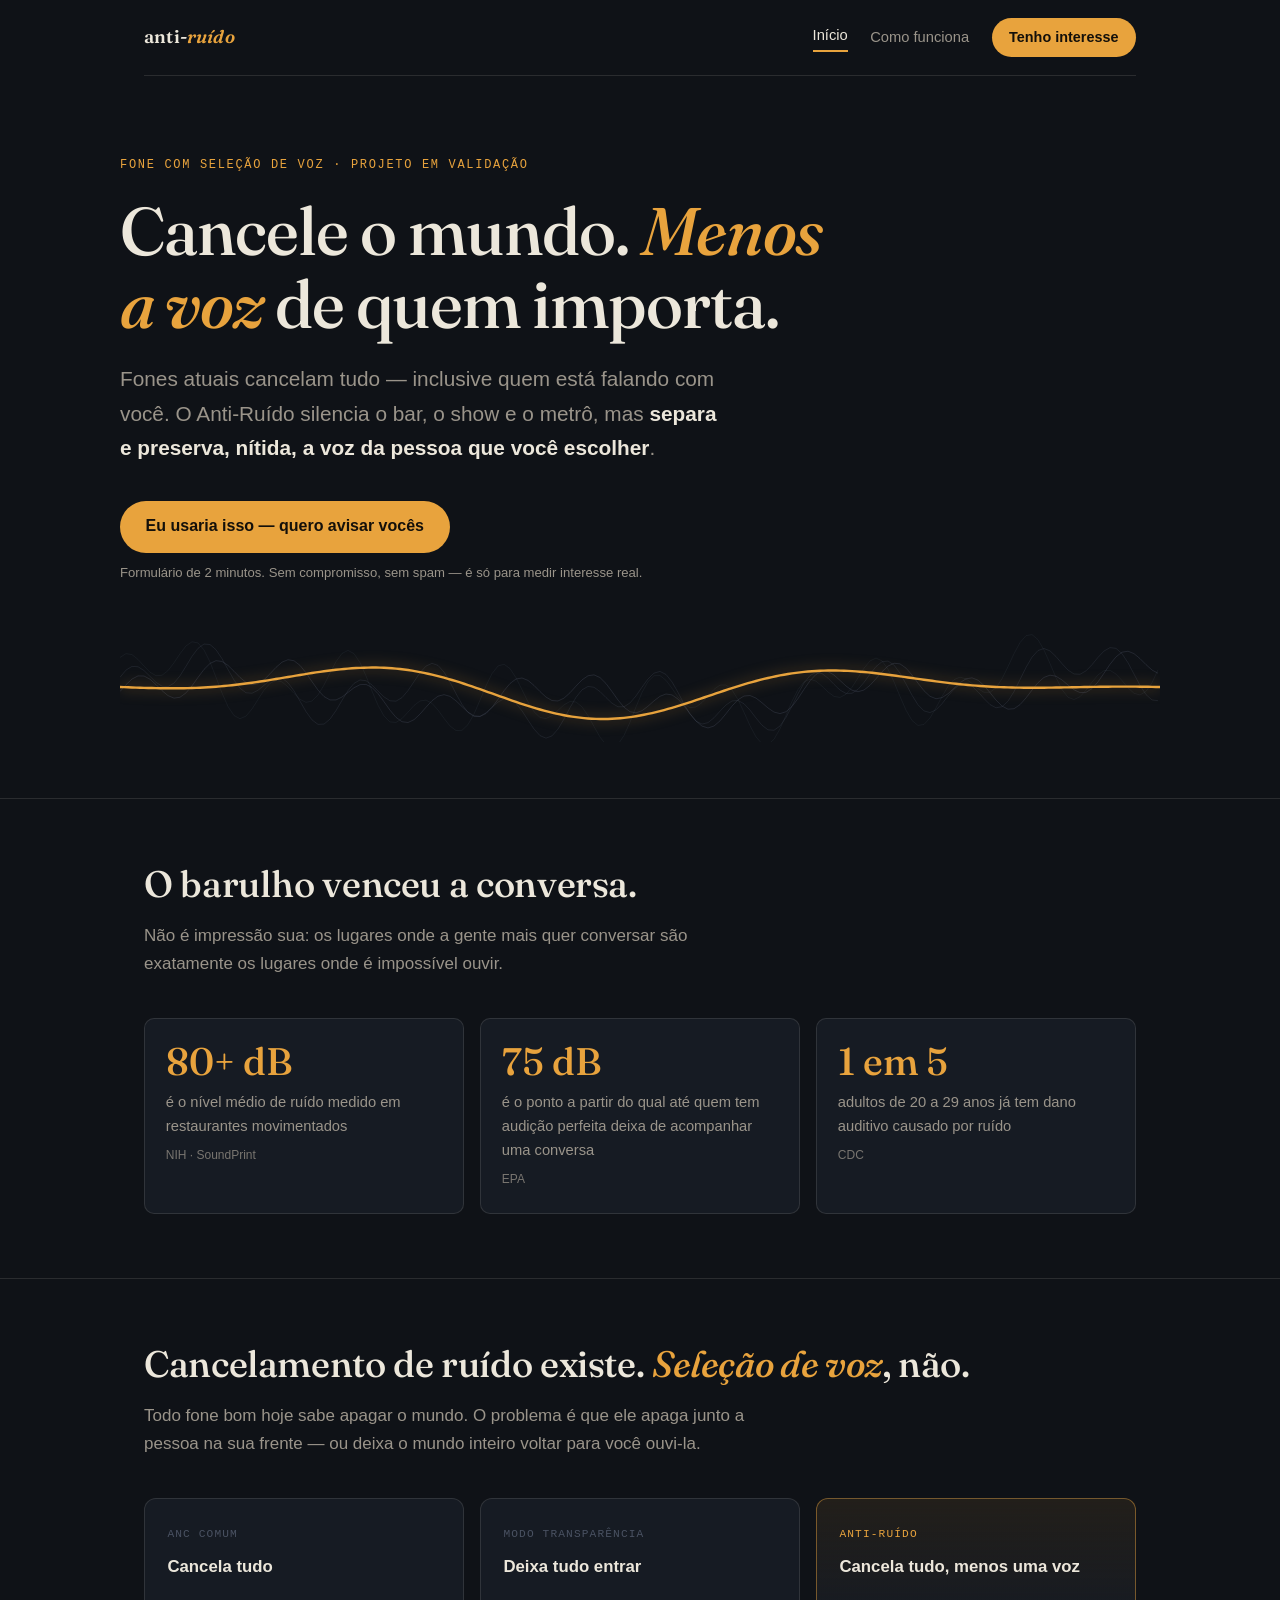
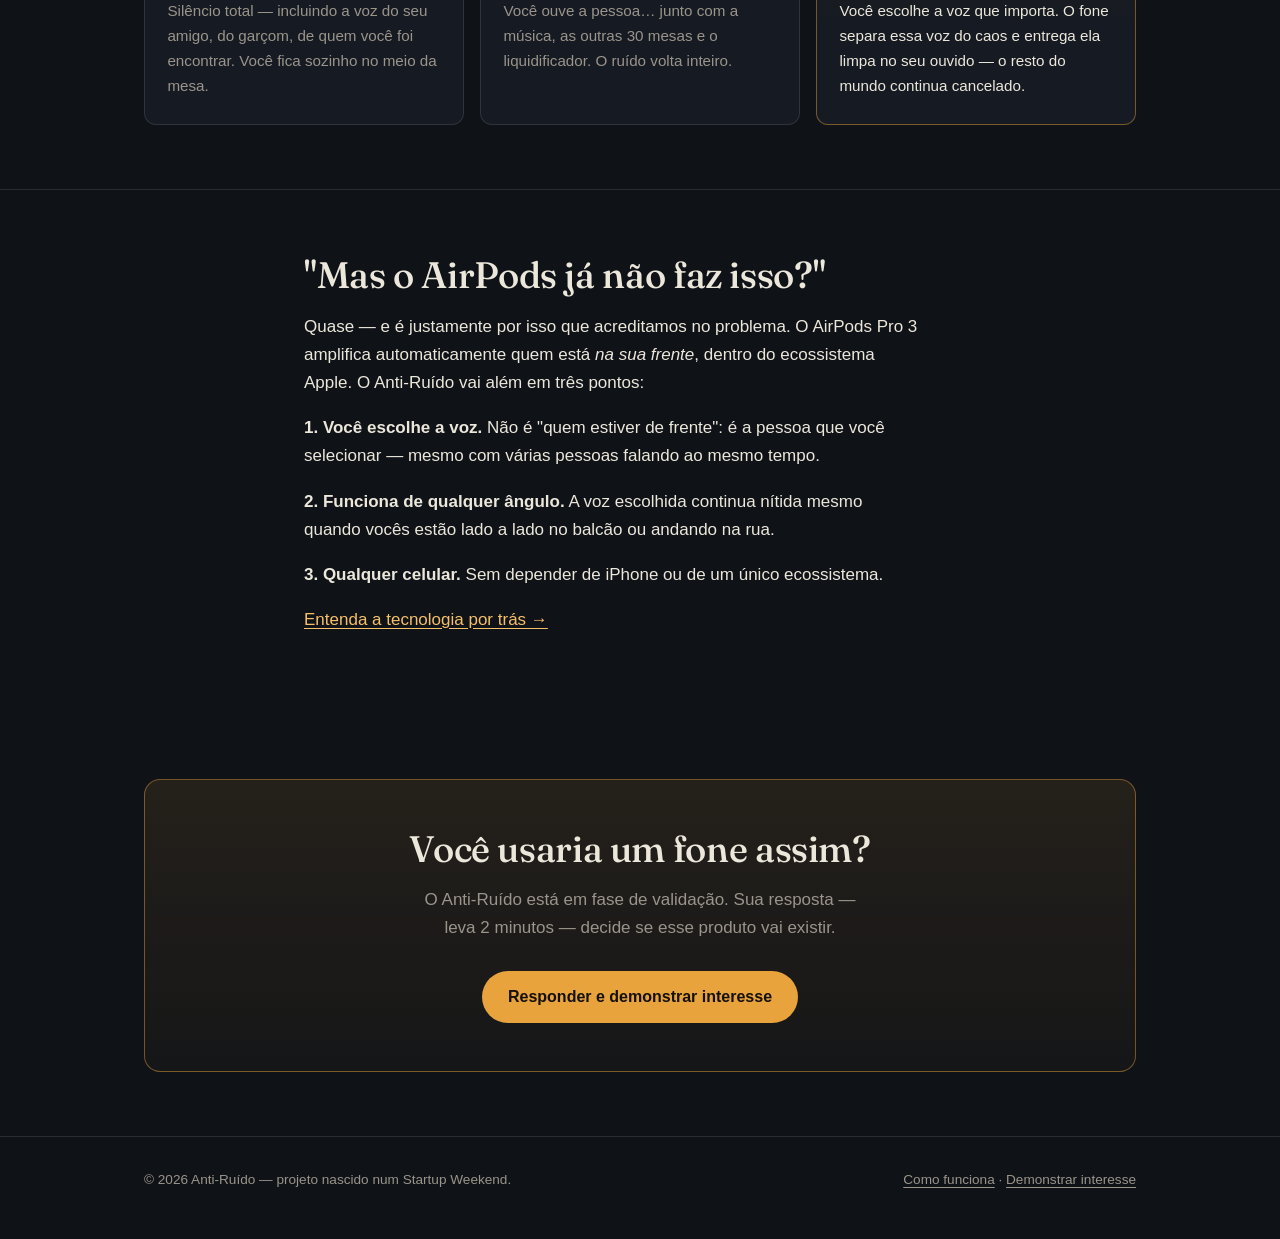
==== site/index.html @ 68b641dd "Adiciona site estático de captação de interesse + deploy via Cloudflare Pages Landing page (index) e" ====
<!doctype html>
<html lang="pt-BR">
<head>
  <meta charset="utf-8" />
  <meta name="viewport" content="width=device-width, initial-scale=1" />
  <title>Anti-Ruído — Cancele o mundo. Menos a voz de quem importa.</title>
  <meta name="description" content="Um fone que silencia o bar, o show e o metrô — mas mantém, nítida, a voz da pessoa que você escolher. Projeto em validação: diga se você usaria." />
  <meta property="og:title" content="Anti-Ruído — Cancele o mundo. Menos a voz de quem importa." />
  <meta property="og:description" content="Fone com seleção de voz: cancela todo o ruído do ambiente, exceto a voz que você escolher. Ajude a validar a ideia." />
  <meta property="og:type" content="website" />
  <link rel="preconnect" href="https://fonts.googleapis.com" />
  <link rel="preconnect" href="https://fonts.gstatic.com" crossorigin />
  <link href="https://fonts.googleapis.com/css2?family=Fraunces:ital,wght@0,400;0,500;0,600;1,400;1,500&display=swap" rel="stylesheet" />
  <link rel="stylesheet" href="styles.css" />
  <link rel="icon" href="data:image/svg+xml,%3Csvg xmlns='http://www.w3.org/2000/svg' viewBox='0 0 100 100'%3E%3Ctext y='.9em' font-size='90'%3E%F0%9F%8E%A7%3C/text%3E%3C/svg%3E" />
</head>
<body>

<header class="wrap">
  <nav class="nav" aria-label="Principal">
    <a class="brand" href="./">anti-<em>ruído</em></a>
    <div class="nav-links">
      <a href="./" aria-current="page">Início</a>
      <a href="como-funciona.html">Como funciona</a>
      <a class="btn small" href="https://forms.gle/3UcKsLHLppjGMw7M8" target="_blank" rel="noopener">Tenho interesse</a>
    </div>
  </nav>
</header>

<main>
  <div class="wrap hero">
    <p class="eyebrow">Fone com seleção de voz · projeto em validação</p>
    <h1>Cancele o mundo. <em>Menos a voz</em> de quem importa.</h1>
    <p class="lede">Fones atuais cancelam tudo — inclusive quem está falando com você. O Anti-Ruído silencia o bar, o show e o metrô, mas <strong>separa e preserva, nítida, a voz da pessoa que você escolher</strong>.</p>
    <a class="btn" href="https://forms.gle/3UcKsLHLppjGMw7M8" target="_blank" rel="noopener">Eu usaria isso — quero avisar vocês</a>
    <span class="btn-note">Formulário de 2 minutos. Sem compromisso, sem spam — é só para medir interesse real.</span>
    <canvas id="wave" aria-hidden="true"></canvas>
  </div>

  <section id="problema">
    <div class="wrap">
      <h2>O barulho venceu a conversa.</h2>
      <p class="section-intro">Não é impressão sua: os lugares onde a gente mais quer conversar são exatamente os lugares onde é impossível ouvir.</p>
      <div class="stats">
        <div class="stat">
          <div class="num">80+&nbsp;dB</div>
          <div class="label">é o nível médio de ruído medido em restaurantes movimentados</div>
          <div class="src">NIH · SoundPrint</div>
        </div>
        <div class="stat">
          <div class="num">75&nbsp;dB</div>
          <div class="label">é o ponto a partir do qual até quem tem audição perfeita deixa de acompanhar uma conversa</div>
          <div class="src">EPA</div>
        </div>
        <div class="stat">
          <div class="num">1 em 5</div>
          <div class="label">adultos de 20 a 29 anos já tem dano auditivo causado por ruído</div>
          <div class="src">CDC</div>
        </div>
      </div>
    </div>
  </section>

  <section id="diferenca">
    <div class="wrap">
      <h2>Cancelamento de ruído existe. <em>Seleção de voz</em>, não.</h2>
      <p class="section-intro">Todo fone bom hoje sabe apagar o mundo. O problema é que ele apaga junto a pessoa na sua frente — ou deixa o mundo inteiro voltar para você ouvi-la.</p>
      <div class="compare">
        <div class="card">
          <span class="tag">ANC comum</span>
          <h3>Cancela tudo</h3>
          <p>Silêncio total — incluindo a voz do seu amigo, do garçom, de quem você foi encontrar. Você fica sozinho no meio da mesa.</p>
        </div>
        <div class="card">
          <span class="tag">Modo transparência</span>
          <h3>Deixa tudo entrar</h3>
          <p>Você ouve a pessoa… junto com a música, as outras 30 mesas e o liquidificador. O ruído volta inteiro.</p>
        </div>
        <div class="card ours">
          <span class="tag">Anti-Ruído</span>
          <h3>Cancela tudo, menos uma voz</h3>
          <p>Você escolhe a voz que importa. O fone separa essa voz do caos e entrega ela limpa no seu ouvido — o resto do mundo continua cancelado.</p>
        </div>
      </div>
    </div>
  </section>

  <section id="e-o-airpods">
    <div class="wrap narrow prose">
      <h2>"Mas o AirPods já não faz isso?"</h2>
      <p>Quase — e é justamente por isso que acreditamos no problema. O AirPods Pro 3 amplifica automaticamente quem está <em>na sua frente</em>, dentro do ecossistema Apple. O Anti-Ruído vai além em três pontos:</p>
      <p><strong>1. Você escolhe a voz.</strong> Não é "quem estiver de frente": é a pessoa que você selecionar — mesmo com várias pessoas falando ao mesmo tempo.</p>
      <p><strong>2. Funciona de qualquer ângulo.</strong> A voz escolhida continua nítida mesmo quando vocês estão lado a lado no balcão ou andando na rua.</p>
      <p><strong>3. Qualquer celular.</strong> Sem depender de iPhone ou de um único ecossistema.</p>
      <p><a href="como-funciona.html">Entenda a tecnologia por trás →</a></p>
    </div>
  </section>

  <div class="wrap">
    <div class="cta-band" id="interesse">
      <h2>Você usaria um fone assim?</h2>
      <p>O Anti-Ruído está em fase de validação. Sua resposta — leva 2 minutos — decide se esse produto vai existir.</p>
      <a class="btn" href="https://forms.gle/3UcKsLHLppjGMw7M8" target="_blank" rel="noopener">Responder e demonstrar interesse</a>
    </div>
  </div>
</main>

<footer>
  <div class="wrap">
    <span>© 2026 Anti-Ruído — projeto nascido num Startup Weekend.</span>
    <span><a href="como-funciona.html">Como funciona</a> · <a href="https://forms.gle/3UcKsLHLppjGMw7M8" target="_blank" rel="noopener">Demonstrar interesse</a></span>
  </div>
</footer>

<script>
(function () {
  var c = document.getElementById('wave');
  if (!c || window.matchMedia('(prefers-reduced-motion: reduce)').matches) return;
  var ctx = c.getContext('2d');
  function size() {
    var r = c.getBoundingClientRect();
    c.width = r.width * devicePixelRatio;
    c.height = r.height * devicePixelRatio;
  }
  size();
  window.addEventListener('resize', size);
  var t = 0;
  function draw() {
    var w = c.width, h = c.height, mid = h / 2;
    ctx.clearRect(0, 0, w, h);

    // O ruído: várias linhas frias, irregulares, ao fundo
    for (var l = 0; l < 3; l++) {
      ctx.beginPath();
      ctx.strokeStyle = 'rgba(74, 82, 98, ' + (0.35 - l * 0.09) + ')';
      ctx.lineWidth = 1 * devicePixelRatio;
      for (var x = 0; x <= w; x += 6) {
        var n = Math.sin(x * (0.021 + l * 0.008) + t * (1.1 + l * 0.4))
              + Math.sin(x * 0.083 + t * 2.1 + l * 7)
              + Math.sin(x * 0.005 - t * 0.6);
        var y = mid + n * h * 0.13 * (1 + l * 0.25);
        x === 0 ? ctx.moveTo(x, y) : ctx.lineTo(x, y);
      }
      ctx.stroke();
    }

    // A voz: uma única onda quente, limpa, que atravessa o ruído
    ctx.beginPath();
    ctx.strokeStyle = '#e8a33d';
    ctx.lineWidth = 2.4 * devicePixelRatio;
    ctx.shadowColor = 'rgba(232, 163, 61, 0.55)';
    ctx.shadowBlur = 14 * devicePixelRatio;
    for (var x2 = 0; x2 <= w; x2 += 4) {
      var env = Math.sin(x2 / w * Math.PI);           // envelope: entra e sai suave
      var v = Math.sin(x2 * 0.012 + t * 1.4) * Math.sin(x2 * 0.0028 + t * 0.3);
      var y2 = mid + v * env * h * 0.30;
      x2 === 0 ? ctx.moveTo(x2, y2) : ctx.lineTo(x2, y2);
    }
    ctx.stroke();
    ctx.shadowBlur = 0;

    t += 0.016;
    requestAnimationFrame(draw);
  }
  draw();
})();
</script>
</body>
</html>
---- site/styles.css ----
/* Anti-Ruído — sistema de design do site
   Tema escuro assumido: o mundo é o ruído (fundo frio, escuro);
   a voz escolhida é o único elemento quente (âmbar). */

:root {
  --bg: #0f1217;
  --bg-raised: #161b23;
  --bg-sunken: #0a0d11;
  --text: #ece7db;
  --text-muted: #9a948a;
  --voice: #e8a33d;        /* a voz — único acento quente */
  --voice-strong: #f5c069;
  --voice-deep: #8a5a10;
  --noise: #4a5262;        /* o ruído — cinza-azulado frio */
  --border: rgba(236, 231, 219, 0.12);
  --border-strong: rgba(232, 163, 61, 0.45);
  --sans: -apple-system, BlinkMacSystemFont, "Segoe UI", Roboto, Helvetica, Arial, sans-serif;
  --serif: "Fraunces", Georgia, "Iowan Old Style", "Palatino Linotype", serif;
  --mono: ui-monospace, "SF Mono", Menlo, Consolas, monospace;
}

* { box-sizing: border-box; }

html { scroll-behavior: smooth; }
@media (prefers-reduced-motion: reduce) {
  html { scroll-behavior: auto; }
}

body {
  margin: 0;
  background: var(--bg);
  color: var(--text);
  font-family: var(--sans);
  font-size: 1.0625rem;
  line-height: 1.65;
  -webkit-font-smoothing: antialiased;
}

.wrap { max-width: 1040px; margin: 0 auto; padding: 0 1.5rem; }
.narrow { max-width: 720px; }

a { color: var(--voice-strong); text-underline-offset: 3px; }
a:focus-visible, button:focus-visible {
  outline: 2px solid var(--voice);
  outline-offset: 3px;
  border-radius: 2px;
}

/* ---------- Navegação ---------- */
.nav {
  display: flex;
  align-items: center;
  gap: 1.75rem;
  padding: 1.1rem 0;
  border-bottom: 1px solid var(--border);
}
.nav .brand {
  font-family: var(--serif);
  font-weight: 600;
  font-size: 1.15rem;
  letter-spacing: 0.01em;
  color: var(--text);
  text-decoration: none;
}
.nav .brand em { color: var(--voice); font-style: italic; }
.nav-links {
  display: flex;
  gap: 1.4rem;
  margin-left: auto;
  align-items: center;
}
.nav-links a {
  color: var(--text-muted);
  text-decoration: none;
  font-size: 0.92rem;
}
.nav-links a:hover, .nav-links a[aria-current="page"] { color: var(--text); }
.nav-links a[aria-current="page"] { border-bottom: 2px solid var(--voice); padding-bottom: 2px; }
/* o CTA da nav não herda a cor dos links de navegação (especificidade: .nav-links a venceria .btn) */
.nav-links a.btn { color: #14100a; }
.nav-links a.btn:hover { color: #14100a; }

/* ---------- Botões ---------- */
.btn {
  display: inline-block;
  background: var(--voice);
  color: #14100a;
  font-weight: 600;
  text-decoration: none;
  padding: 0.8rem 1.6rem;
  border-radius: 999px;
  font-size: 1rem;
  transition: transform 120ms ease, background 120ms ease;
}
.btn:hover { background: var(--voice-strong); transform: translateY(-1px); }
.btn.small { padding: 0.5rem 1.1rem; font-size: 0.9rem; }
.btn.ghost {
  background: transparent;
  color: var(--text);
  border: 1px solid var(--border);
}
.btn.ghost:hover { border-color: var(--border-strong); background: var(--bg-raised); }
.btn-note {
  display: block;
  margin-top: 0.6rem;
  font-size: 0.82rem;
  color: var(--text-muted);
}

/* ---------- Hero ---------- */
.hero { padding: 5rem 0 3.5rem; }
.eyebrow {
  font-family: var(--mono);
  font-size: 0.75rem;
  letter-spacing: 0.14em;
  text-transform: uppercase;
  color: var(--voice);
  margin: 0 0 1.2rem;
}
h1 {
  font-family: var(--serif);
  font-weight: 500;
  font-size: clamp(2.4rem, 6vw, 4.2rem);
  line-height: 1.08;
  letter-spacing: -0.015em;
  margin: 0 0 1.4rem;
  text-wrap: balance;
  max-width: 18ch;
}
h1 em { font-style: italic; color: var(--voice); }
.lede {
  font-size: clamp(1.1rem, 2vw, 1.3rem);
  color: var(--text-muted);
  max-width: 52ch;
  margin: 0 0 2.2rem;
  text-wrap: pretty;
}
.lede strong { color: var(--text); font-weight: 600; }

#wave { width: 100%; height: 110px; display: block; margin-top: 3rem; }
@media (prefers-reduced-motion: reduce) { #wave { display: none; } }

/* ---------- Seções ---------- */
section { padding: 4rem 0; border-top: 1px solid var(--border); }
h2 {
  font-family: var(--serif);
  font-weight: 500;
  font-size: clamp(1.6rem, 3.4vw, 2.3rem);
  line-height: 1.15;
  letter-spacing: -0.01em;
  margin: 0 0 1rem;
  text-wrap: balance;
}
h2 em { font-style: italic; color: var(--voice); }
h3 { font-size: 1.05rem; margin: 0 0 0.5rem; }
section > .wrap > p, .prose p { max-width: 65ch; }
.section-intro { color: var(--text-muted); max-width: 58ch; margin-bottom: 2.5rem; }

/* ---------- Métricas do problema ---------- */
.stats {
  display: grid;
  grid-template-columns: repeat(auto-fit, minmax(220px, 1fr));
  gap: 1rem;
  margin-top: 2rem;
}
.stat {
  background: var(--bg-raised);
  border: 1px solid var(--border);
  border-radius: 10px;
  padding: 1.4rem 1.3rem;
}
.stat .num {
  font-family: var(--serif);
  font-size: 2.4rem;
  font-weight: 500;
  color: var(--voice);
  line-height: 1;
  font-variant-numeric: tabular-nums;
}
.stat .label { margin-top: 0.6rem; font-size: 0.92rem; color: var(--text-muted); }
.stat .src { margin-top: 0.5rem; font-size: 0.75rem; color: var(--text-muted); opacity: 0.75; }

/* ---------- Comparação ---------- */
.compare {
  display: grid;
  grid-template-columns: repeat(auto-fit, minmax(260px, 1fr));
  gap: 1rem;
  margin-top: 2.5rem;
}
.compare .card {
  background: var(--bg-raised);
  border: 1px solid var(--border);
  border-radius: 12px;
  padding: 1.6rem 1.4rem;
  display: flex;
  flex-direction: column;
  gap: 0.6rem;
}
.compare .card .tag {
  font-family: var(--mono);
  font-size: 0.7rem;
  letter-spacing: 0.1em;
  text-transform: uppercase;
  color: var(--noise);
}
.compare .card p { margin: 0; font-size: 0.95rem; color: var(--text-muted); }
.compare .card.ours {
  border-color: var(--border-strong);
  background: linear-gradient(180deg, rgba(232, 163, 61, 0.09), var(--bg-raised) 55%);
}
.compare .card.ours .tag { color: var(--voice); }
.compare .card.ours p { color: var(--text); }

/* ---------- Passos (como funciona) ---------- */
.steps { display: flex; flex-direction: column; gap: 0; margin-top: 2.5rem; }
.step {
  display: grid;
  grid-template-columns: 64px 1fr;
  gap: 1.4rem;
  padding: 1.8rem 0;
  border-top: 1px solid var(--border);
}
.step:first-child { border-top: none; padding-top: 0; }
.step .n {
  font-family: var(--serif);
  font-style: italic;
  font-size: 2.2rem;
  color: var(--voice);
  line-height: 1;
}
.step h3 { font-family: var(--serif); font-weight: 500; font-size: 1.35rem; }
.step p { margin: 0.4rem 0 0; color: var(--text-muted); max-width: 58ch; }
.step p strong { color: var(--text); }

/* ---------- Aviso de honestidade / status ---------- */
.honest {
  background: var(--bg-sunken);
  border: 1px solid var(--border);
  border-left: 3px solid var(--voice);
  border-radius: 8px;
  padding: 1.3rem 1.5rem;
  margin-top: 2.5rem;
  font-size: 0.95rem;
  color: var(--text-muted);
  max-width: 62ch;
}
.honest strong { color: var(--text); }

/* ---------- FAQ ---------- */
.faq { margin-top: 2rem; max-width: 720px; }
.faq details {
  border-top: 1px solid var(--border);
  padding: 1rem 0;
}
.faq details:last-child { border-bottom: 1px solid var(--border); }
.faq summary {
  cursor: pointer;
  font-weight: 600;
  font-size: 1rem;
  list-style: none;
  display: flex;
  justify-content: space-between;
  align-items: center;
  gap: 1rem;
}
.faq summary::after { content: "+"; color: var(--voice); font-size: 1.3rem; flex-shrink: 0; }
.faq details[open] summary::after { content: "–"; }
.faq summary::-webkit-details-marker { display: none; }
.faq details p { color: var(--text-muted); margin: 0.8rem 0 0; max-width: 60ch; }

/* ---------- Faixa de CTA ---------- */
.cta-band {
  background: linear-gradient(180deg, rgba(232, 163, 61, 0.10), rgba(232, 163, 61, 0.03));
  border: 1px solid var(--border-strong);
  border-radius: 16px;
  padding: 3rem 2rem;
  text-align: center;
  margin: 4rem 0;
}
.cta-band h2 { max-width: 24ch; margin-left: auto; margin-right: auto; }
.cta-band p { color: var(--text-muted); max-width: 46ch; margin: 0.8rem auto 1.8rem; }

/* ---------- Rodapé ---------- */
footer {
  border-top: 1px solid var(--border);
  padding: 2rem 0 3rem;
  font-size: 0.85rem;
  color: var(--text-muted);
}
footer .wrap { display: flex; flex-wrap: wrap; gap: 1rem; justify-content: space-between; }
footer a { color: var(--text-muted); }

@media (max-width: 560px) {
  .hero { padding: 3.2rem 0 2.4rem; }
  .step { grid-template-columns: 44px 1fr; gap: 1rem; }
  .nav-links { gap: 1rem; }
  .nav-links .btn { display: none; } /* CTA da nav some no mobile; as faixas de CTA permanecem */
}
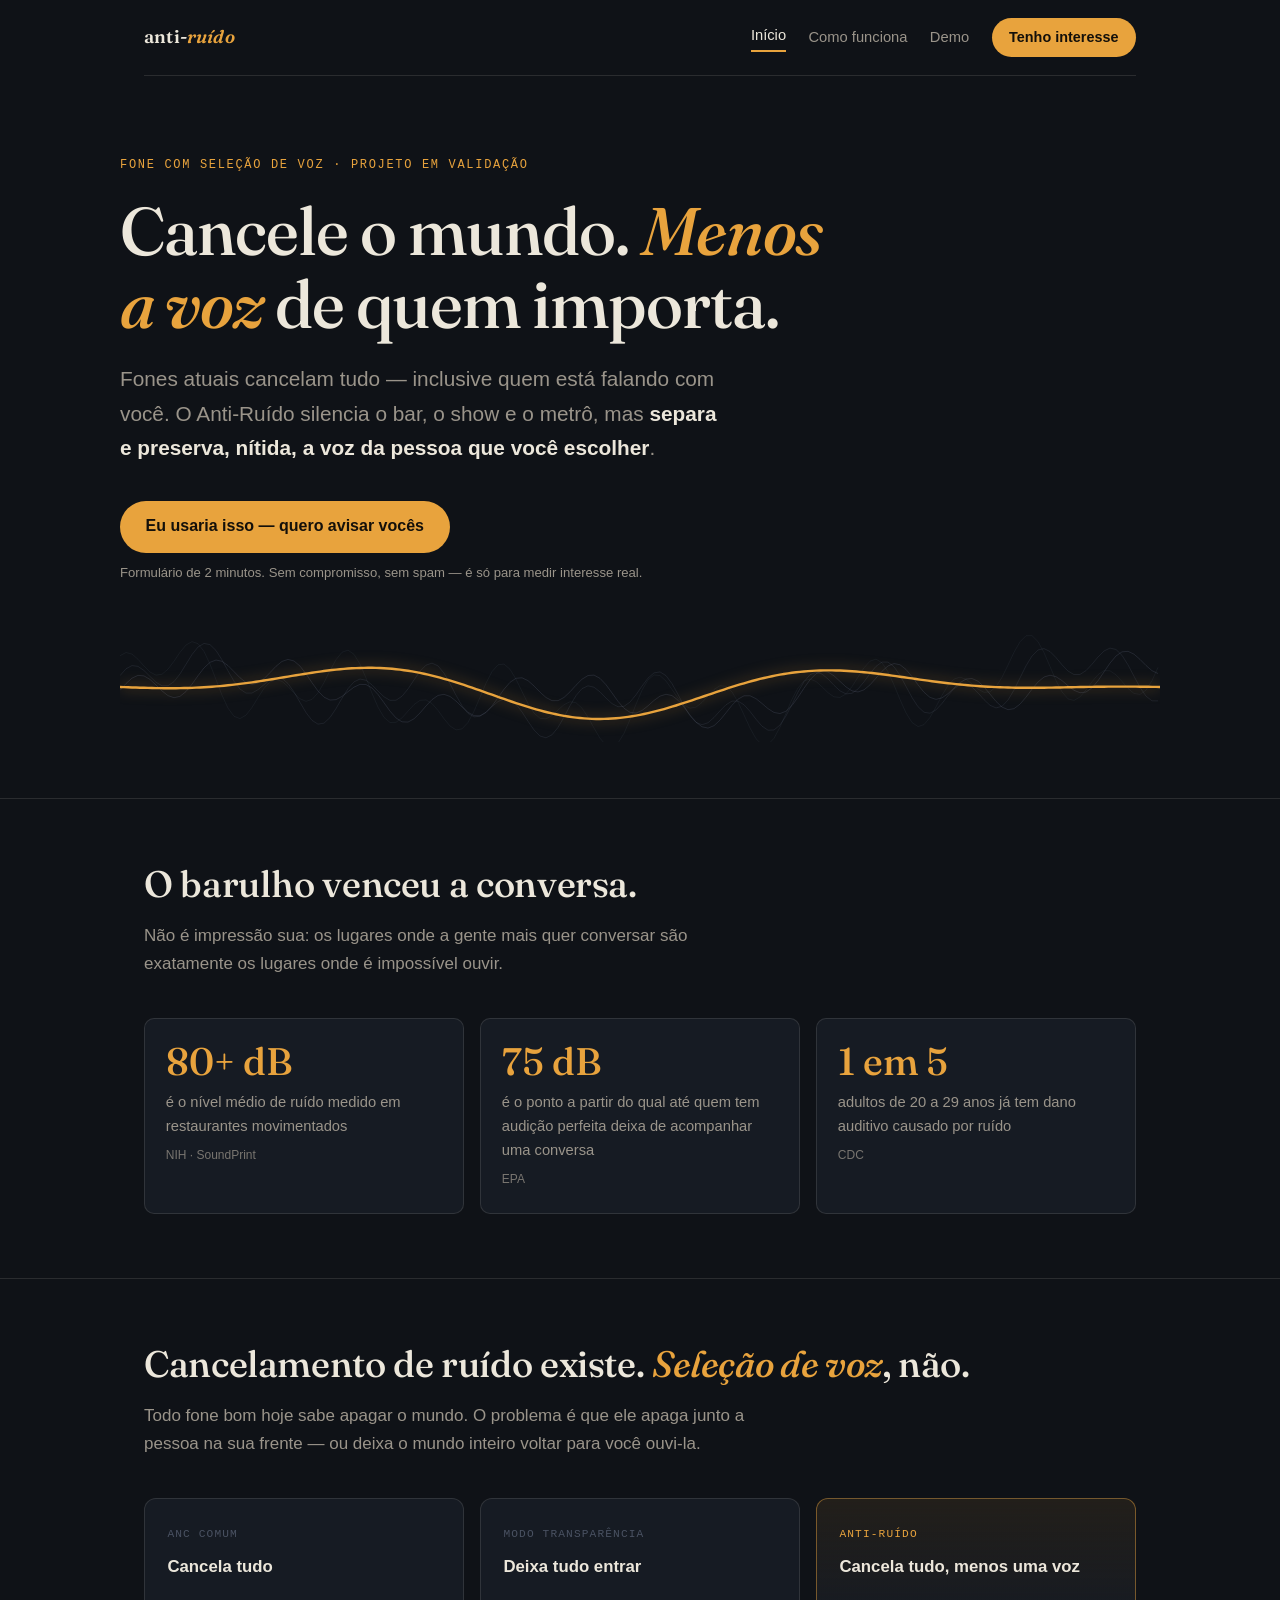
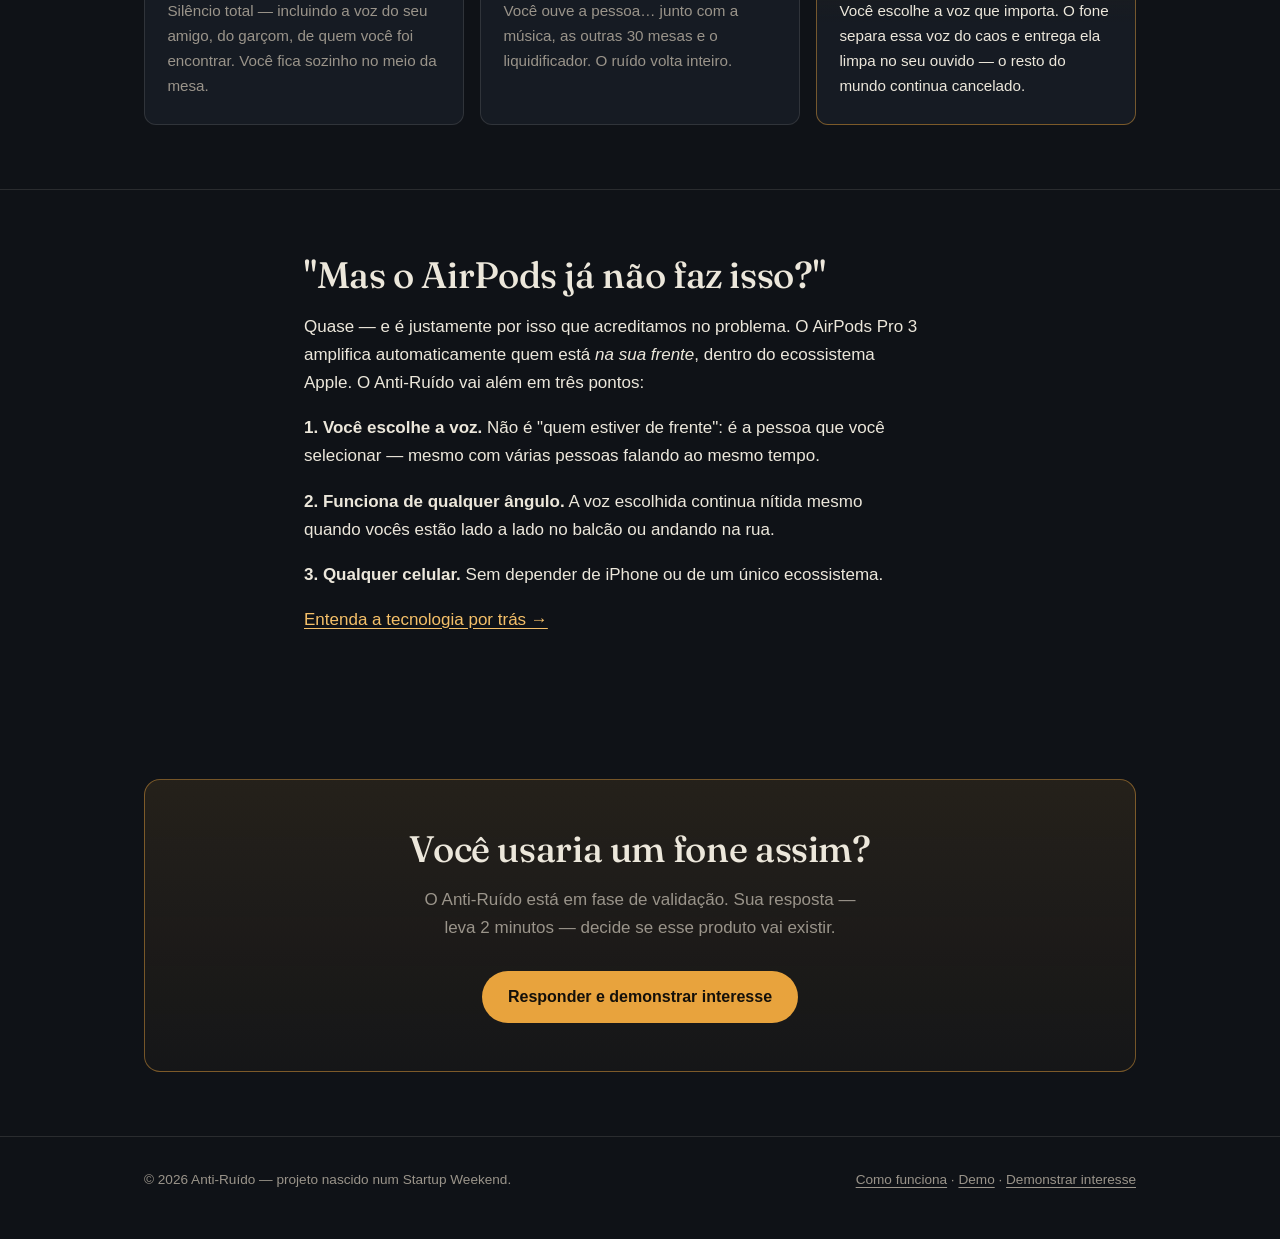
==== commit 246fc5cc: "Adiciona aba Demo no site + infra de deploy do backend (HF Spaces + k8s) Aba Demo pública (site/demo" ====
--- a/site/index.html
+++ b/site/index.html
@@ -22,6 +22,7 @@
     <div class="nav-links">
       <a href="./" aria-current="page">Início</a>
       <a href="como-funciona.html">Como funciona</a>
+      <a href="demo.html">Demo</a>
       <a class="btn small" href="https://forms.gle/3UcKsLHLppjGMw7M8" target="_blank" rel="noopener">Tenho interesse</a>
     </div>
   </nav>
@@ -108,7 +109,7 @@
 <footer>
   <div class="wrap">
     <span>© 2026 Anti-Ruído — projeto nascido num Startup Weekend.</span>
-    <span><a href="como-funciona.html">Como funciona</a> · <a href="https://forms.gle/3UcKsLHLppjGMw7M8" target="_blank" rel="noopener">Demonstrar interesse</a></span>
+    <span><a href="como-funciona.html">Como funciona</a> · <a href="demo.html">Demo</a> · <a href="https://forms.gle/3UcKsLHLppjGMw7M8" target="_blank" rel="noopener">Demonstrar interesse</a></span>
   </div>
 </footer>
 
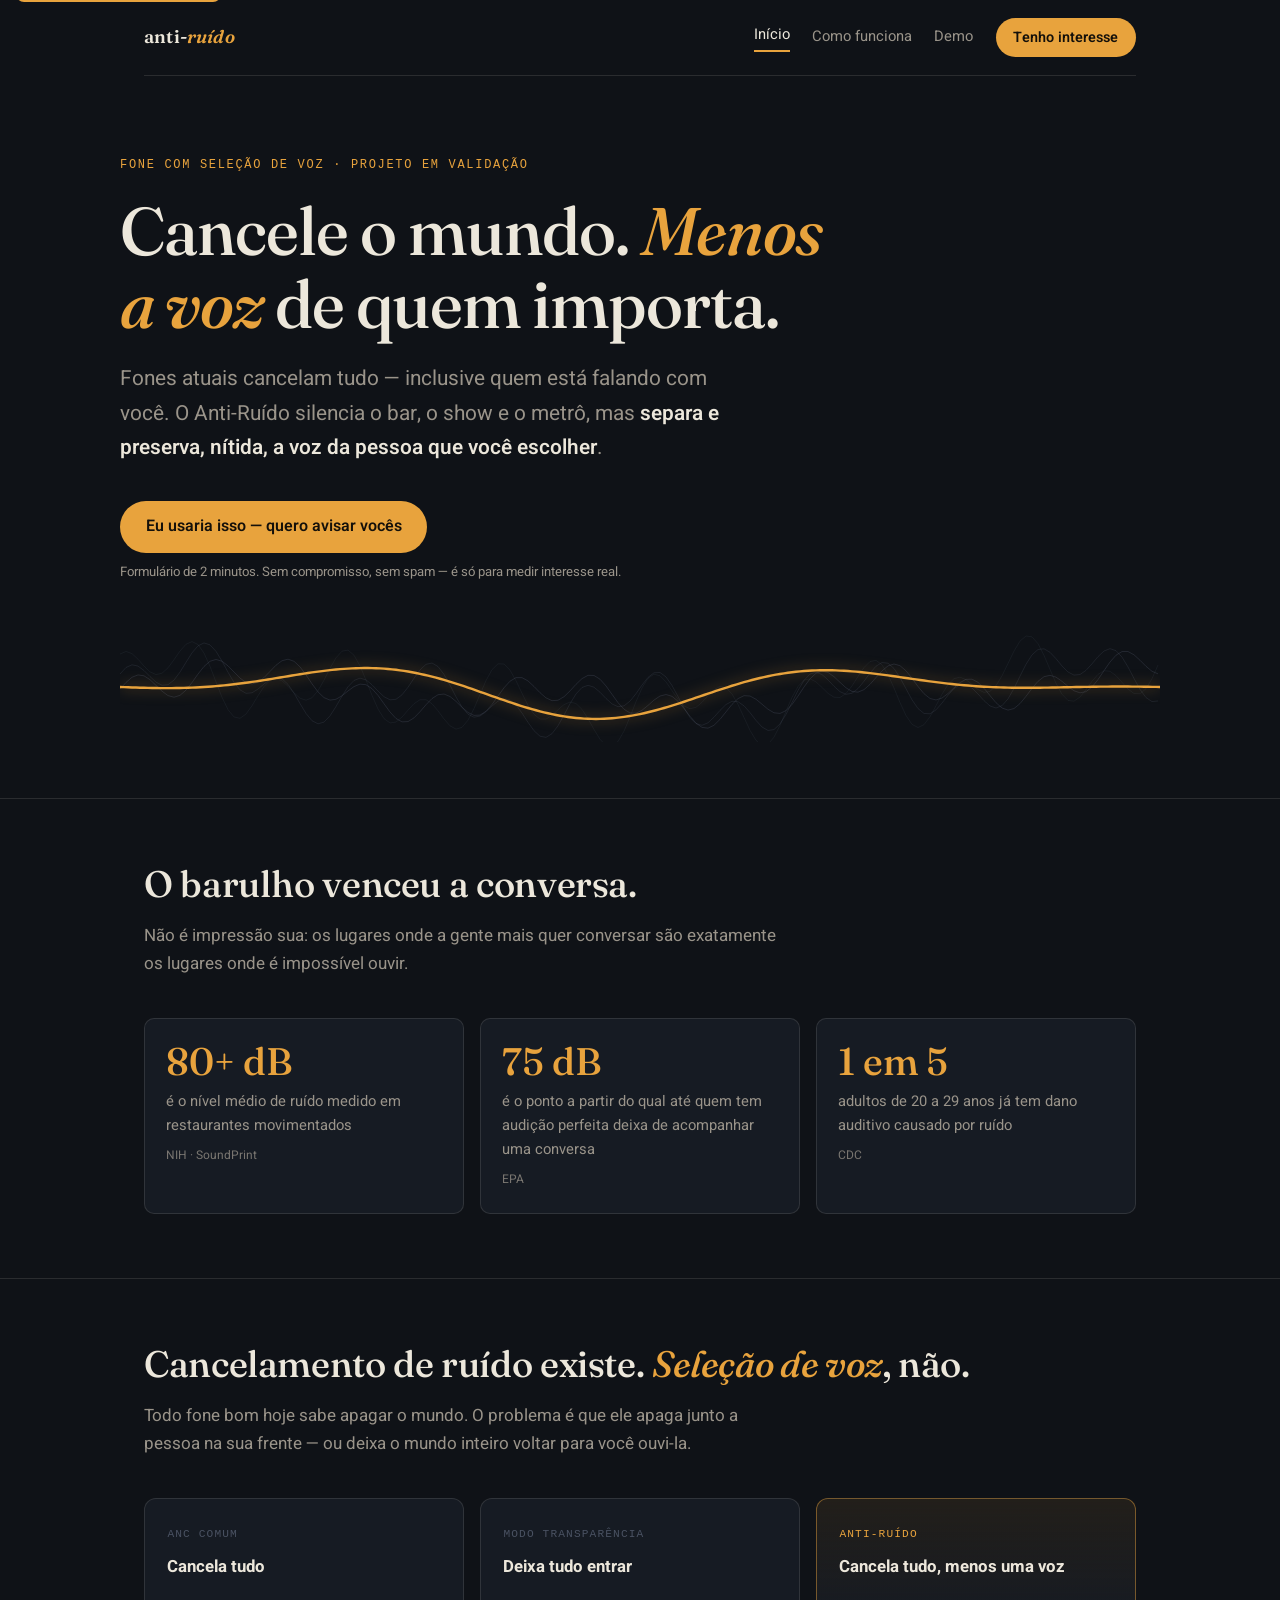
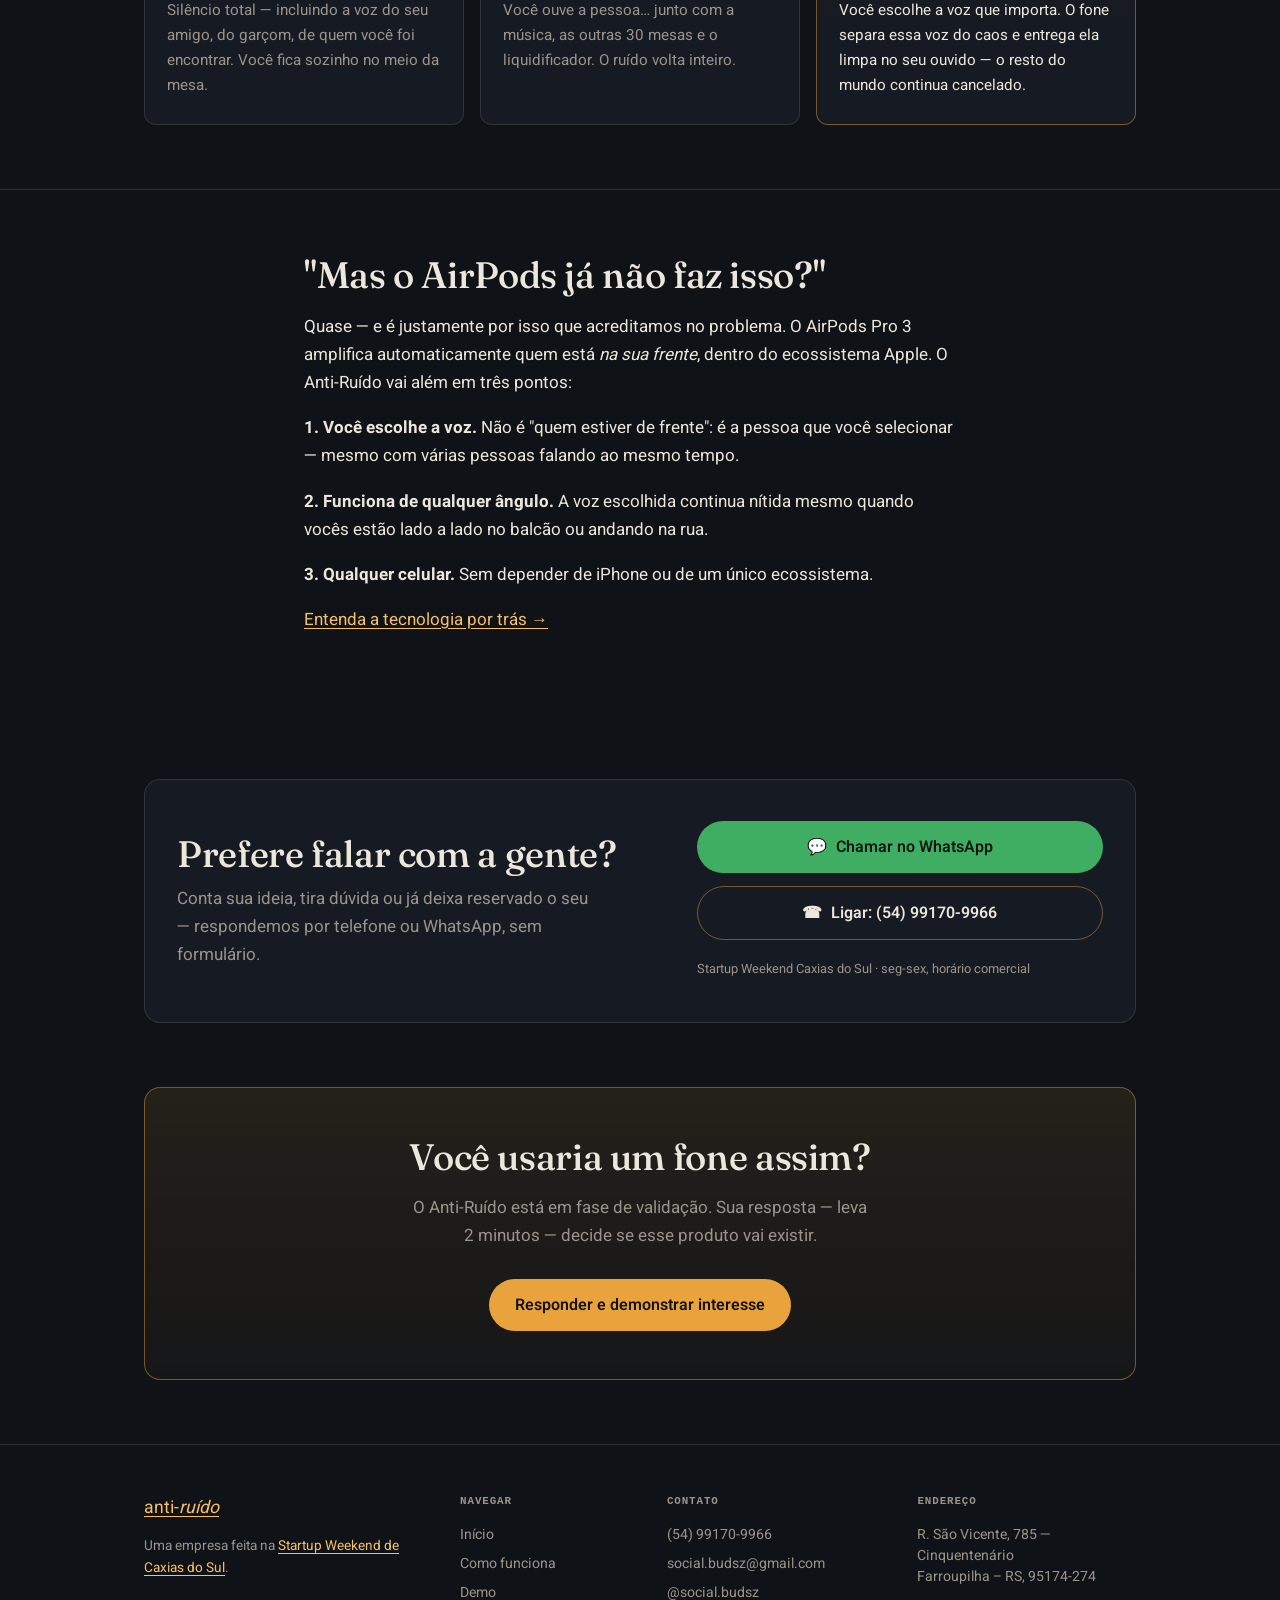
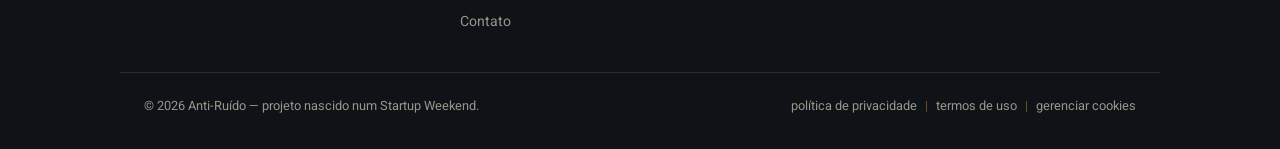
==== commit 75e80191: "Adiciona DESIGN.md, rodapé com dados da empresa, páginas legais e contato DESIGN.md documenta o sist" ====
--- a/site/index.html
+++ b/site/index.html
@@ -10,11 +10,13 @@
   <meta property="og:type" content="website" />
   <link rel="preconnect" href="https://fonts.googleapis.com" />
   <link rel="preconnect" href="https://fonts.gstatic.com" crossorigin />
-  <link href="https://fonts.googleapis.com/css2?family=Fraunces:ital,wght@0,400;0,500;0,600;1,400;1,500&display=swap" rel="stylesheet" />
+  <link href="https://fonts.googleapis.com/css2?family=Fraunces:ital,wght@0,400;0,500;0,600;1,400;1,500&family=Heebo:wght@300;400;500;600;700&display=swap" rel="stylesheet" />
   <link rel="stylesheet" href="styles.css" />
   <link rel="icon" href="data:image/svg+xml,%3Csvg xmlns='http://www.w3.org/2000/svg' viewBox='0 0 100 100'%3E%3Ctext y='.9em' font-size='90'%3E%F0%9F%8E%A7%3C/text%3E%3C/svg%3E" />
 </head>
 <body>
+
+<a class="skip-link" href="#conteudo">Pular para o conteúdo</a>
 
 <header class="wrap">
   <nav class="nav" aria-label="Principal">
@@ -28,7 +30,7 @@
   </nav>
 </header>
 
-<main>
+<main id="conteudo">
   <div class="wrap hero">
     <p class="eyebrow">Fone com seleção de voz · projeto em validação</p>
     <h1>Cancele o mundo. <em>Menos a voz</em> de quem importa.</h1>
@@ -98,6 +100,24 @@
   </section>
 
   <div class="wrap">
+    <div class="contact-band" id="contato">
+      <div>
+        <h2>Prefere falar com a gente?</h2>
+        <p>Conta sua ideia, tira dúvida ou já deixa reservado o seu — respondemos por telefone ou WhatsApp, sem formulário.</p>
+      </div>
+      <div class="contact-actions">
+        <a class="btn whatsapp" href="https://wa.me/5554991709966?text=Ol%C3%A1!%20Vi%20o%20site%20do%20Anti-Ru%C3%ADdo%20e%20quero%20saber%20mais." target="_blank" rel="noopener">
+          <span aria-hidden="true">💬</span> Chamar no WhatsApp
+        </a>
+        <a class="btn call" href="tel:+5554991709966">
+          <span aria-hidden="true">☎</span> Ligar: (54) 99170-9966
+        </a>
+        <span class="contact-note">Startup Weekend Caxias do Sul · seg-sex, horário comercial</span>
+      </div>
+    </div>
+  </div>
+
+  <div class="wrap">
     <div class="cta-band" id="interesse">
       <h2>Você usaria um fone assim?</h2>
       <p>O Anti-Ruído está em fase de validação. Sua resposta — leva 2 minutos — decide se esse produto vai existir.</p>
@@ -107,11 +127,48 @@
 </main>
 
 <footer>
-  <div class="wrap">
+  <div class="wrap footer-grid">
+    <div class="footer-brand">
+      <a class="brand" href="./">anti-<em>ruído</em></a>
+      <p>Uma empresa feita na <a href="https://www.instagram.com/swcaxiasdosul/" target="_blank" rel="noopener">Startup Weekend de Caxias do Sul</a>.</p>
+    </div>
+    <div class="footer-col">
+      <h6>Navegar</h6>
+      <p><a href="./">Início</a></p>
+      <p><a href="como-funciona.html">Como funciona</a></p>
+      <p><a href="demo.html">Demo</a></p>
+      <p><a href="#contato">Contato</a></p>
+    </div>
+    <div class="footer-col">
+      <h6>Contato</h6>
+      <p><a href="tel:+5554991709966">(54) 99170-9966</a></p>
+      <p><a href="mailto:social.budsz@gmail.com">social.budsz@gmail.com</a></p>
+      <p><a href="https://instagram.com/social.budsz" target="_blank" rel="noopener">@social.budsz</a></p>
+    </div>
+    <div class="footer-col">
+      <h6>Endereço</h6>
+      <p>R. São Vicente, 785 — Cinquentenário<br>Farroupilha – RS, 95174-274</p>
+    </div>
+  </div>
+  <div class="wrap footer-bottom">
     <span>© 2026 Anti-Ruído — projeto nascido num Startup Weekend.</span>
-    <span><a href="como-funciona.html">Como funciona</a> · <a href="demo.html">Demo</a> · <a href="https://forms.gle/3UcKsLHLppjGMw7M8" target="_blank" rel="noopener">Demonstrar interesse</a></span>
+    <nav class="legal-links" aria-label="Links legais">
+      <a href="privacidade.html">política de privacidade</a>
+      <span>|</span>
+      <a href="termos.html">termos de uso</a>
+      <span>|</span>
+      <button type="button" data-open-cookies>gerenciar cookies</button>
+    </nav>
   </div>
 </footer>
+
+<dialog id="cookieDialog">
+  <h3>Cookies neste site</h3>
+  <p>O Anti-Ruído não usa cookies de rastreamento ou analytics de terceiros. Usamos apenas o essencial para o site funcionar, sem coleta de dados pessoais além do que você envia no formulário de interesse.</p>
+  <button class="btn small" type="button" data-close-cookies>Entendi</button>
+</dialog>
+
+<script src="footer.js" defer></script>
 
 <script>
 (function () {
--- a/site/styles.css
+++ b/site/styles.css
@@ -14,7 +14,7 @@
   --noise: #4a5262;        /* o ruído — cinza-azulado frio */
   --border: rgba(236, 231, 219, 0.12);
   --border-strong: rgba(232, 163, 61, 0.45);
-  --sans: -apple-system, BlinkMacSystemFont, "Segoe UI", Roboto, Helvetica, Arial, sans-serif;
+  --sans: "Heebo", -apple-system, BlinkMacSystemFont, "Segoe UI", Roboto, Helvetica, Arial, sans-serif;
   --serif: "Fraunces", Georgia, "Iowan Old Style", "Palatino Linotype", serif;
   --mono: ui-monospace, "SF Mono", Menlo, Consolas, monospace;
 }
@@ -24,7 +24,24 @@
 html { scroll-behavior: smooth; }
 @media (prefers-reduced-motion: reduce) {
   html { scroll-behavior: auto; }
-}
+  * { animation-duration: 0.001ms !important; animation-iteration-count: 1 !important; transition-duration: 0.001ms !important; }
+}
+
+/* ---------- Acessibilidade: pular para o conteúdo ---------- */
+.skip-link {
+  position: absolute;
+  left: 1rem;
+  top: -3rem;
+  background: var(--voice);
+  color: #14100a;
+  font-weight: 600;
+  padding: 0.7rem 1.2rem;
+  border-radius: 8px;
+  text-decoration: none;
+  z-index: 100;
+  transition: top 120ms ease;
+}
+.skip-link:focus { top: 1rem; }
 
 body {
   margin: 0;
@@ -280,15 +297,104 @@
 .cta-band h2 { max-width: 24ch; margin-left: auto; margin-right: auto; }
 .cta-band p { color: var(--text-muted); max-width: 46ch; margin: 0.8rem auto 1.8rem; }
 
+/* ---------- Contato e reserva ---------- */
+.contact-band {
+  background: var(--bg-raised);
+  border: 1px solid var(--border);
+  border-radius: 16px;
+  padding: 2.6rem 2rem;
+  margin: 4rem 0;
+  display: grid;
+  grid-template-columns: 1.2fr 1fr;
+  gap: 2rem;
+  align-items: center;
+}
+.contact-band h2 { margin-bottom: 0.6rem; }
+.contact-band p { color: var(--text-muted); max-width: 42ch; margin: 0; }
+.contact-actions { display: flex; flex-direction: column; gap: 0.8rem; }
+.contact-actions .btn { text-align: center; display: flex; align-items: center; justify-content: center; gap: 0.55rem; }
+.contact-actions .btn.whatsapp { background: #3fae63; color: #08150c; }
+.contact-actions .btn.whatsapp:hover { background: #4dc476; }
+.contact-actions .btn.call { background: transparent; border: 1px solid var(--border-strong); color: var(--text); }
+.contact-actions .btn.call:hover { background: var(--bg-sunken); }
+.contact-note { font-size: 0.8rem; color: var(--text-muted); margin-top: 0.4rem; }
+@media (max-width: 720px) {
+  .contact-band { grid-template-columns: 1fr; }
+}
+
 /* ---------- Rodapé ---------- */
-footer {
+footer { border-top: 1px solid var(--border); padding: 3rem 0 2rem; font-size: 0.88rem; }
+.footer-grid {
+  display: grid;
+  grid-template-columns: 1.3fr 0.8fr 1fr 1fr;
+  gap: 2rem;
+  padding-bottom: 2rem;
+}
+@media (max-width: 860px) {
+  .footer-grid { grid-template-columns: 1fr 1fr; }
+}
+.footer-grid h6 {
+  font-family: var(--mono);
+  font-size: 0.68rem;
+  text-transform: uppercase;
+  letter-spacing: 0.08em;
+  color: var(--text-muted);
+  margin: 0 0 0.8rem;
+  font-weight: 600;
+}
+.footer-brand .brand { font-size: 1.1rem; }
+.footer-brand p { color: var(--text-muted); font-size: 0.85rem; margin: 0.8rem 0 0; max-width: 32ch; }
+.footer-col p { margin: 0 0 0.5rem; color: var(--text-muted); line-height: 1.5; }
+.footer-col a { color: var(--text-muted); text-decoration: none; }
+.footer-col a:hover { color: var(--text); text-decoration: underline; }
+.footer-bottom {
   border-top: 1px solid var(--border);
-  padding: 2rem 0 3rem;
-  font-size: 0.85rem;
-  color: var(--text-muted);
-}
-footer .wrap { display: flex; flex-wrap: wrap; gap: 1rem; justify-content: space-between; }
-footer a { color: var(--text-muted); }
+  padding-top: 1.4rem;
+  display: flex;
+  flex-wrap: wrap;
+  gap: 0.8rem;
+  justify-content: space-between;
+  align-items: center;
+  font-size: 0.8rem;
+  color: var(--text-muted);
+}
+.legal-links { display: flex; flex-wrap: wrap; gap: 0.5rem; align-items: center; }
+.legal-links a, .legal-links button {
+  background: none; border: none; padding: 0; font: inherit;
+  color: var(--text-muted); text-decoration: none; cursor: pointer;
+}
+.legal-links a:hover, .legal-links button:hover { color: var(--text); text-decoration: underline; }
+.legal-links span { color: var(--border-strong); }
+
+@media (max-width: 720px) {
+  .footer-grid { grid-template-columns: 1fr; gap: 1.6rem; }
+}
+
+/* ---------- Diálogo de cookies (nativo, acessível) ---------- */
+dialog#cookieDialog {
+  background: var(--bg-raised);
+  color: var(--text);
+  border: 1px solid var(--border-strong);
+  border-radius: 12px;
+  padding: 1.6rem 1.7rem;
+  max-width: 420px;
+  width: calc(100% - 2rem);
+}
+dialog#cookieDialog::backdrop { background: rgba(10, 13, 17, 0.7); }
+dialog#cookieDialog h3 { font-family: var(--serif); font-weight: 500; margin: 0 0 0.7rem; }
+dialog#cookieDialog p { color: var(--text-muted); font-size: 0.92rem; margin: 0 0 1.2rem; }
+
+/* ---------- Páginas em construção ---------- */
+.wip-box {
+  background: var(--bg-raised);
+  border: 1px dashed var(--border-strong);
+  border-radius: 12px;
+  padding: 2.4rem 2rem;
+  text-align: center;
+  margin: 2rem 0 3rem;
+}
+.wip-box .eyebrow { justify-content: center; display: flex; }
+.wip-box p { color: var(--text-muted); max-width: 50ch; margin: 0.8rem auto 0; }
 
 @media (max-width: 560px) {
   .hero { padding: 3.2rem 0 2.4rem; }
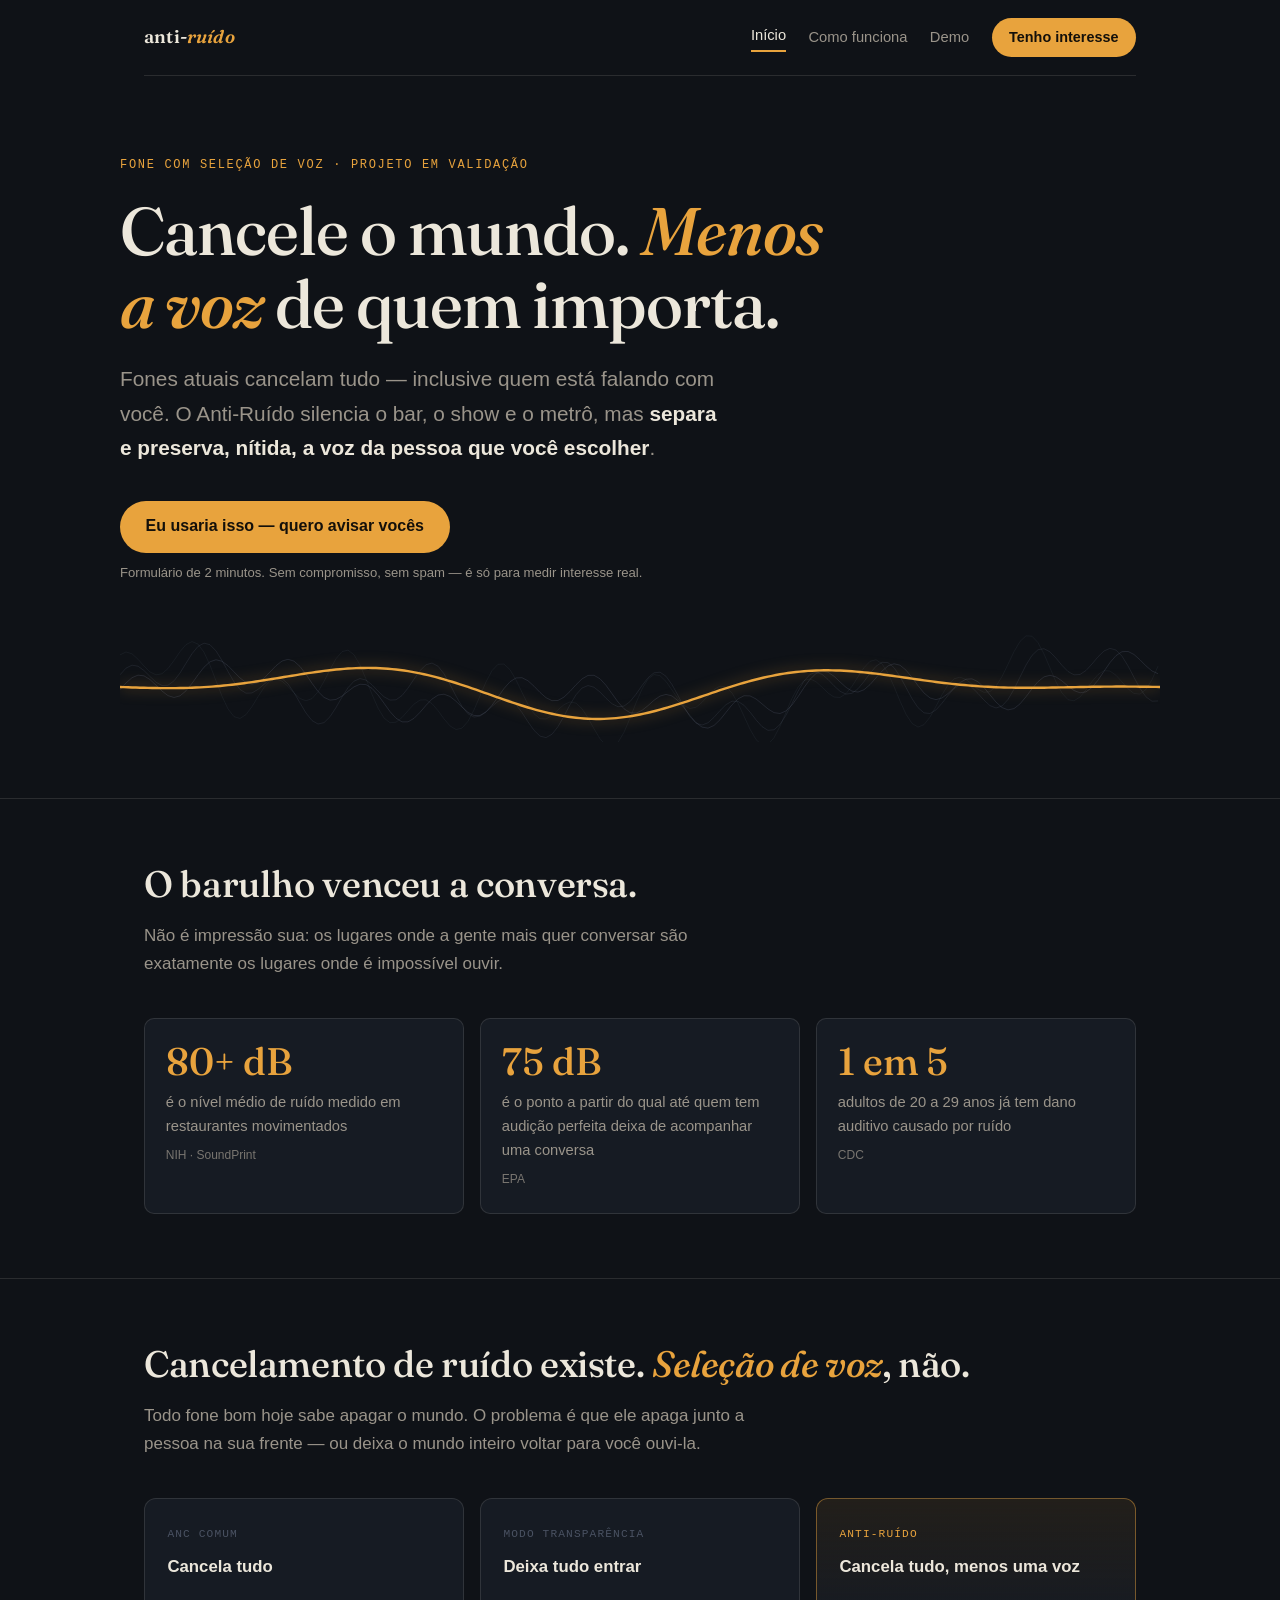
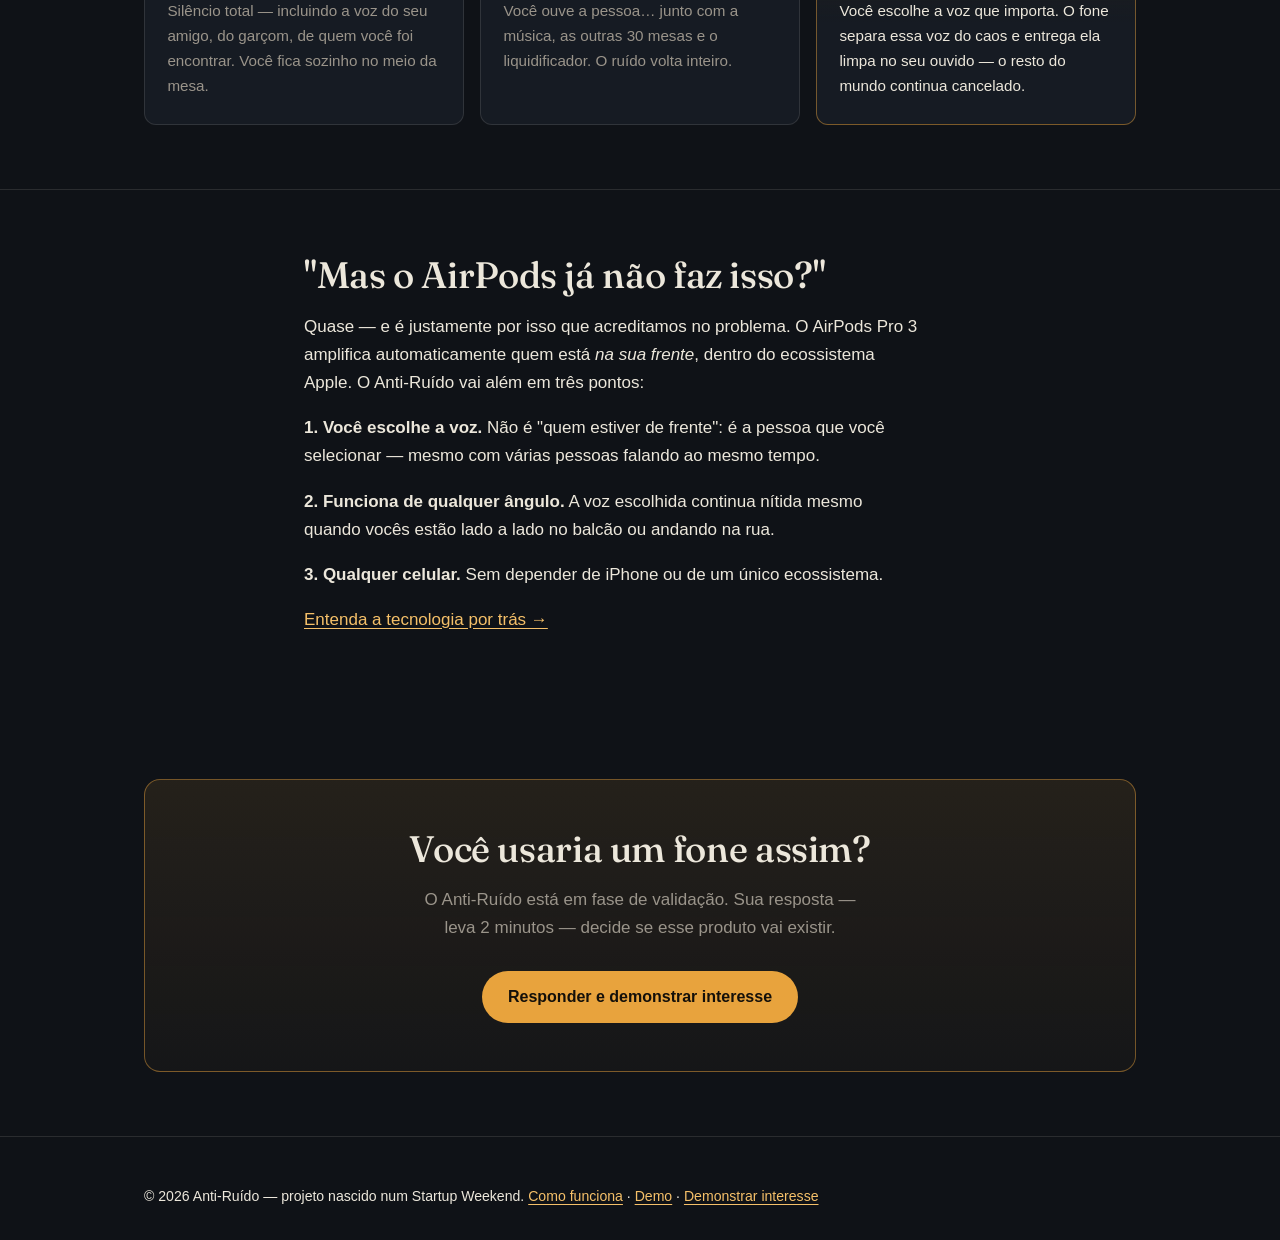
==== commit 2be38692: "Merge branch 'claude/startup-anti-noise-validation-gxb2ut' of github.com:pedrohdea/anti-ruido into c" ====
--- a/site/index.html
+++ b/site/index.html
@@ -10,13 +10,11 @@
   <meta property="og:type" content="website" />
   <link rel="preconnect" href="https://fonts.googleapis.com" />
   <link rel="preconnect" href="https://fonts.gstatic.com" crossorigin />
-  <link href="https://fonts.googleapis.com/css2?family=Fraunces:ital,wght@0,400;0,500;0,600;1,400;1,500&family=Heebo:wght@300;400;500;600;700&display=swap" rel="stylesheet" />
+  <link href="https://fonts.googleapis.com/css2?family=Fraunces:ital,wght@0,400;0,500;0,600;1,400;1,500&display=swap" rel="stylesheet" />
   <link rel="stylesheet" href="styles.css" />
   <link rel="icon" href="data:image/svg+xml,%3Csvg xmlns='http://www.w3.org/2000/svg' viewBox='0 0 100 100'%3E%3Ctext y='.9em' font-size='90'%3E%F0%9F%8E%A7%3C/text%3E%3C/svg%3E" />
 </head>
 <body>
-
-<a class="skip-link" href="#conteudo">Pular para o conteúdo</a>
 
 <header class="wrap">
   <nav class="nav" aria-label="Principal">
@@ -30,7 +28,7 @@
   </nav>
 </header>
 
-<main id="conteudo">
+<main>
   <div class="wrap hero">
     <p class="eyebrow">Fone com seleção de voz · projeto em validação</p>
     <h1>Cancele o mundo. <em>Menos a voz</em> de quem importa.</h1>
@@ -100,24 +98,6 @@
   </section>
 
   <div class="wrap">
-    <div class="contact-band" id="contato">
-      <div>
-        <h2>Prefere falar com a gente?</h2>
-        <p>Conta sua ideia, tira dúvida ou já deixa reservado o seu — respondemos por telefone ou WhatsApp, sem formulário.</p>
-      </div>
-      <div class="contact-actions">
-        <a class="btn whatsapp" href="https://wa.me/5554991709966?text=Ol%C3%A1!%20Vi%20o%20site%20do%20Anti-Ru%C3%ADdo%20e%20quero%20saber%20mais." target="_blank" rel="noopener">
-          <span aria-hidden="true">💬</span> Chamar no WhatsApp
-        </a>
-        <a class="btn call" href="tel:+5554991709966">
-          <span aria-hidden="true">☎</span> Ligar: (54) 99170-9966
-        </a>
-        <span class="contact-note">Startup Weekend Caxias do Sul · seg-sex, horário comercial</span>
-      </div>
-    </div>
-  </div>
-
-  <div class="wrap">
     <div class="cta-band" id="interesse">
       <h2>Você usaria um fone assim?</h2>
       <p>O Anti-Ruído está em fase de validação. Sua resposta — leva 2 minutos — decide se esse produto vai existir.</p>
@@ -127,48 +107,11 @@
 </main>
 
 <footer>
-  <div class="wrap footer-grid">
-    <div class="footer-brand">
-      <a class="brand" href="./">anti-<em>ruído</em></a>
-      <p>Uma empresa feita na <a href="https://www.instagram.com/swcaxiasdosul/" target="_blank" rel="noopener">Startup Weekend de Caxias do Sul</a>.</p>
-    </div>
-    <div class="footer-col">
-      <h6>Navegar</h6>
-      <p><a href="./">Início</a></p>
-      <p><a href="como-funciona.html">Como funciona</a></p>
-      <p><a href="demo.html">Demo</a></p>
-      <p><a href="#contato">Contato</a></p>
-    </div>
-    <div class="footer-col">
-      <h6>Contato</h6>
-      <p><a href="tel:+5554991709966">(54) 99170-9966</a></p>
-      <p><a href="mailto:social.budsz@gmail.com">social.budsz@gmail.com</a></p>
-      <p><a href="https://instagram.com/social.budsz" target="_blank" rel="noopener">@social.budsz</a></p>
-    </div>
-    <div class="footer-col">
-      <h6>Endereço</h6>
-      <p>R. São Vicente, 785 — Cinquentenário<br>Farroupilha – RS, 95174-274</p>
-    </div>
-  </div>
-  <div class="wrap footer-bottom">
+  <div class="wrap">
     <span>© 2026 Anti-Ruído — projeto nascido num Startup Weekend.</span>
-    <nav class="legal-links" aria-label="Links legais">
-      <a href="privacidade.html">política de privacidade</a>
-      <span>|</span>
-      <a href="termos.html">termos de uso</a>
-      <span>|</span>
-      <button type="button" data-open-cookies>gerenciar cookies</button>
-    </nav>
+    <span><a href="como-funciona.html">Como funciona</a> · <a href="demo.html">Demo</a> · <a href="https://forms.gle/3UcKsLHLppjGMw7M8" target="_blank" rel="noopener">Demonstrar interesse</a></span>
   </div>
 </footer>
-
-<dialog id="cookieDialog">
-  <h3>Cookies neste site</h3>
-  <p>O Anti-Ruído não usa cookies de rastreamento ou analytics de terceiros. Usamos apenas o essencial para o site funcionar, sem coleta de dados pessoais além do que você envia no formulário de interesse.</p>
-  <button class="btn small" type="button" data-close-cookies>Entendi</button>
-</dialog>
-
-<script src="footer.js" defer></script>
 
 <script>
 (function () {
